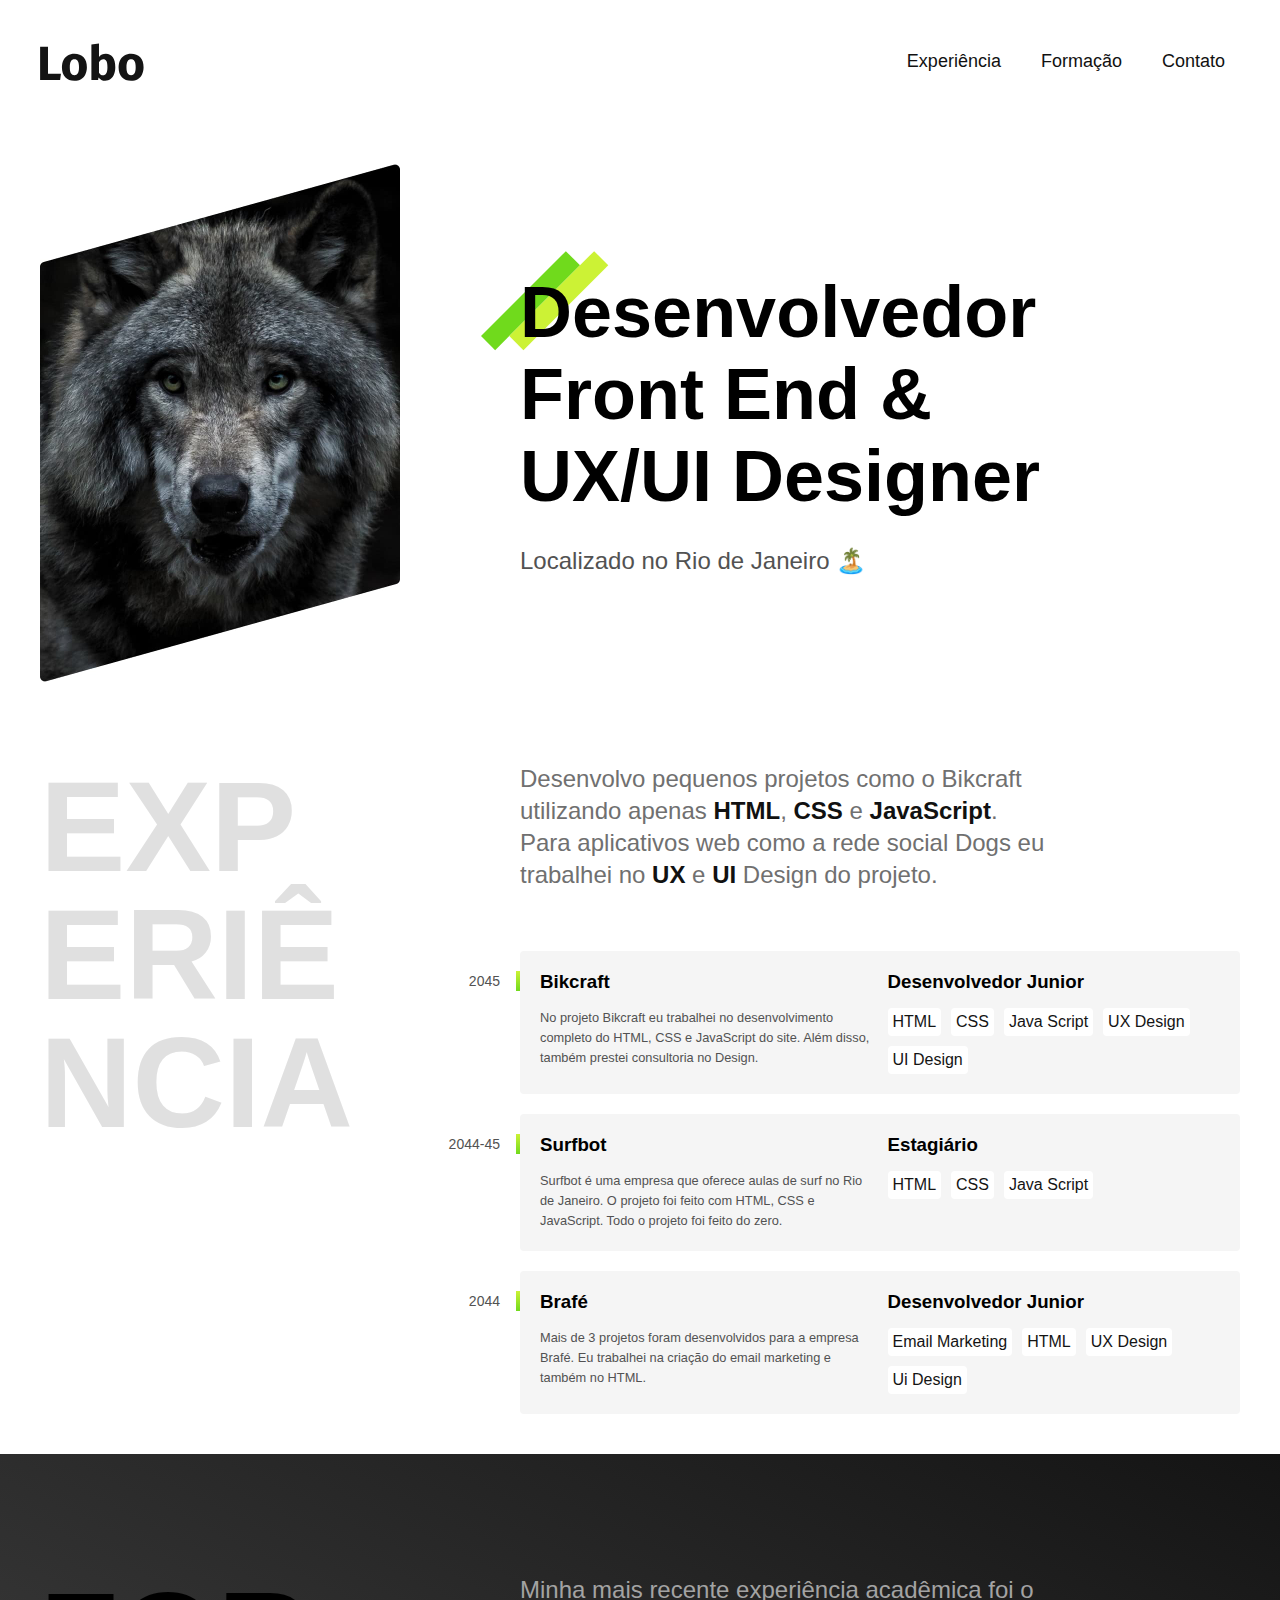
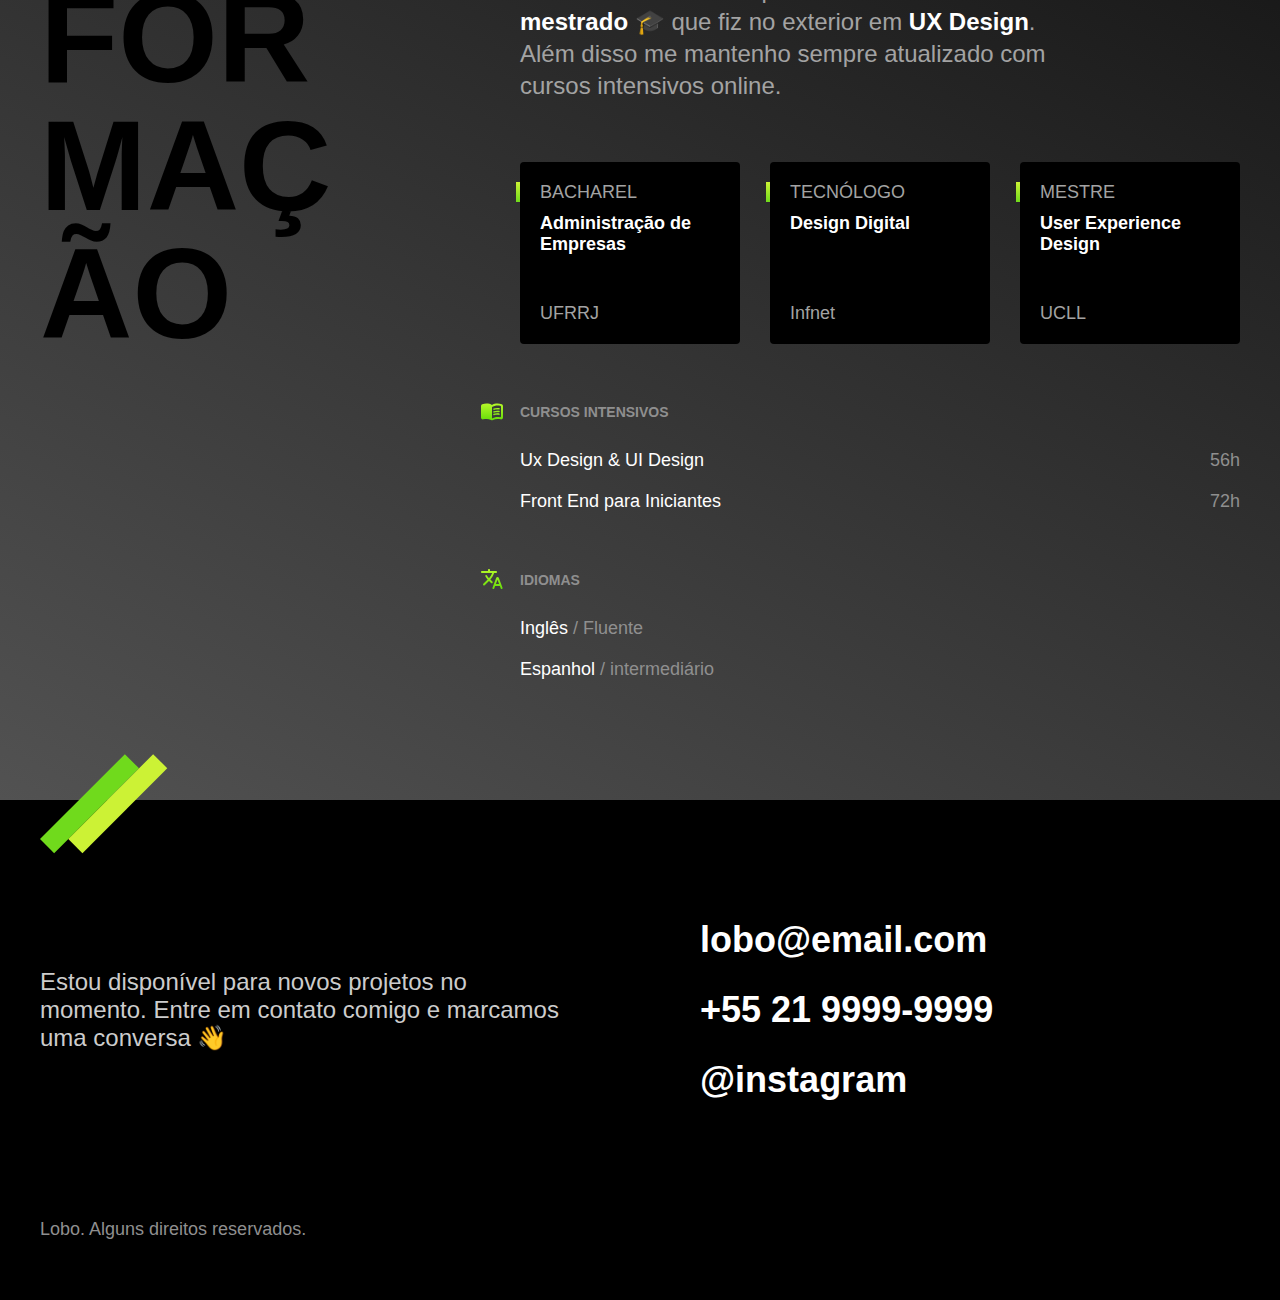
==== index.html @ 2eef8e8c "Atualização do nome do arquivo" ====
<!DOCTYPE html>
<html lang="pt-br">

<head>
  <meta charset="UTF-8">
  <meta name="viewport" content="width=device-width, initial-scale=1.0">
  <link rel="shortcut icon" href="/img/detalhe.svg" type="image/.svg">
  <link rel="stylesheet" href="/css/style.min.css">
  <meta name="description" content="Desenvolvedor Front End & UX/UI Designer. Localizado no Rio de Janeiro.">
  <title>Projeto Lobo</title>
</head>

<body>
  <header class="menu">
    <img src="/img/marca.svg" alt="Lobo" width="104" height="38">
    <nav aria-label="Primaria">
      <ul class="menu-item">
        <li><a href="#experiencia">Experiência</a></li>
        <li><a href="#formacao">Formação</a></li>
        <li><a href="#contato">Contato</a></li>
      </ul>
    </nav>
  </header>
  <main class="introducao">
    <div class="introducao-container">
      <img src="/img/perfil.jpg" alt="Lobo Cinza" width="360" height="520">
      <div class="introducao-desc">
        <h1>Desenvolvedor<br> Front End &<br> UX/UI Designer</h1>
        <p>Localizado no Rio de Janeiro 🏝️</p>
      </div>
    </div>
  </main>
  <!--ID é usado aqui para que quando clicar em "experiencia" no header, ele caia direto nessa parte-->
  <section id="experiencia" class="experiencia" aria-label="Experiência">
    <h2 class="subtitulo">Experiência</h2>
    <div>
      <p class="experiencia-apresentacao">Desenvolvo pequenos projetos como o Bikcraft utilizando apenas <strong>HTML</strong>, <strong>CSS</strong> e <strong>JavaScript</strong>. Para aplicativos web como a rede social Dogs eu trabalhei no <strong>UX</strong> e <strong>UI</strong> Design do projeto.</p>
      <!--OBSERVAÇÃO-->
      <div class="projeto">
        <!--OBSERVAÇÃO-->
        <div class="projeto-lista">
          <div class="projeto-item">
            <span class="projeto-ano">2045</span>
            <h3>Bikcraft</h3>
            <h3>Desenvolvedor Junior</h3>
            <p>No projeto Bikcraft eu trabalhei no desenvolvimento completo do HTML, CSS e JavaScript do site. Além disso, também prestei consultoria no Design.</p>
            <ul class="projeto-experiencia">
              <li>HTML</li>
              <li>CSS</li>
              <li>Java Script</li>
              <li>UX Design</li>
              <li>UI Design</li>
            </ul>
          </div>
        </div>
        <div class="projeto-lista">
          <div class="projeto-item">
            <span class="projeto-ano">2044-45</span>
            <h3>Surfbot</h3>
            <h3>Estagiário</h3>
            <p>Surfbot é uma empresa que oferece aulas de surf no Rio de Janeiro. O projeto foi feito com HTML, CSS e JavaScript. Todo o projeto foi feito do zero.</p>
            <ul class="projeto-experiencia">
              <li>HTML</li>
              <li>CSS</li>
              <li>Java Script</li>
            </ul>
          </div>
        </div>
        <div class="projeto-lista">
          <div class="projeto-item">
            <span class="projeto-ano">2044</span>
            <h3>Brafé</h3>
            <h3>Desenvolvedor Junior</h3>
            <p>Mais de 3 projetos foram desenvolvidos para a empresa Brafé. Eu trabalhei na criação do email marketing e também no HTML.</p>
            <ul class="projeto-experiencia">
              <li>Email Marketing</li>
              <li>HTML</li>
              <li>UX Design</li>
              <li>Ui Design</li>
            </ul>
          </div>
        </div>
      </div>
    </div>
    </div>
  </section>
  <section class="formacao" id="formacao" aria-labelledby="Formação">
    <div class="formacao-container">
      <h2 class="subtitulo">Formação</h2>
      <div>
        <p class="formacao-apresentacao">Minha mais recente experiência acadêmica foi o <strong>mestrado</strong> 🎓 que fiz no exterior em <strong>UX Design</strong>. Além disso me mantenho sempre atualizado com cursos intensivos online.
        <ul class="formacao-lista">
          <li class="formacao-item">
            <span class="formacao-nivel">Bacharel</span>
            <h3>Administração de Empresas</h3>
            <span class="formacao-faculdade">UFRRJ</span>
          </li>
          <li class="formacao-item">
            <span class="formacao-nivel">Tecnólogo</span>
            <h3>Design Digital</h3>
            <span class="formacao-faculdade">Infnet</span>
          </li>
          <li class="formacao-item">
            <span class="formacao-nivel">Mestre</span>
            <h3>User Experience Design</h3>
            <span class="formacao-faculdade">UCLL</span>
          </li>
        </ul>
        <div class="cursos">
          <span class="curso-form">Cursos Intensivos</span>
          <div class="curso-hora">
            <h3>Ux Design & UI Design</h3>
            <span>56h</span>
          </div>
          <div class="curso-hora">
            <h3>Front End para Iniciantes</h3>
            <span>72h</span>
          </div>
        </div>
        <div class="idiomas">
          <span class="idioma-form">Idiomas</span>
          <div class="idioma-hora">
            <h3>Inglês <span>/ Fluente</span></h3>
          </div>
          <div class="idioma-hora">
            <h3>Espanhol <span>/ intermediário</span></h3>
          </div>
        </div>
      </div>
    </div>
  </section>
  <footer class="rodape" id="contato">
    <div class="rodape-container">
      <p class="rodape-consideracoes">Estou disponível para novos projetos no momento. Entre em contato comigo e marcamos uma conversa 👋</p>
      <ul class="rodape-contato">
        <li>lobo@email.com</li>
        <li>+55 21 9999-9999</li>
        <li><a href="/">@instagram</a></li>
      </ul>
      <p class="direitos">Lobo. Alguns direitos reservados.</p>
  </footer>
  </div>
</body>

</html>
---- css/style.min.css ----
.menu{display:flex;padding:40px 20px;justify-content:space-between;align-items:center;max-width:1200px;margin:0 auto}.menu-item{display:flex;flex-wrap:wrap;gap:10px;align-items:center;justify-content:center}.menu-item a{font-size:1.125rem;color:#111;line-height:1.3;padding:10px 15px;display:block}@media (max-width:800px){.menu{flex-direction:column;gap:40px;padding:20px}.menu-item a{background:linear-gradient(#ccf235,#70da1c);border-radius:4px}}body{margin:0;font-family:"Fira Sans",sans-serif}ul{list-style:none;margin:0;padding:0}a{text-decoration:none;margin:0}h1,h2,h3,h4,p,span{margin:0;padding:0}img{max-width:100%;height:auto;display:block}.subtitulo{font-size:8rem;text-transform:uppercase;word-break:break-all;max-width:4.5ch;line-height:1}@media(max-width:800px){.subtitulo{font-size:3rem;text-transform:capitalize;max-width:initial}}.introducao-container{display:grid;grid-template-columns:1fr 2fr;gap:120px;padding:40px 20px;max-width:1200px;margin:0 auto;align-items:center}.introducao-desc h1{position:relative;font-size:4.5rem;font-size:1.2;margin-bottom:30px}.introducao-desc h1::before{display:block;content:"";position:absolute;top:-20px;left:-40px;width:130px;height:100px;background:url("/img/detalhe.svg") no-repeat center;z-index:-1}.introducao-desc p{color:#525252;font-size:1.5rem}@media (max-width:1000px){.introducao-desc h1{font-size:3rem}}@media (max-width:800px){.introducao-container{grid-template-columns:1fr 1fr;gap:40px}.introducao-desc h1{font-size:2rem;margin-bottom:20px}.introducao-desc h1::before{top:-20px;left:0;width:40px;height:10px}}@media (max-width:400px){.introducao-container{grid-template-columns:1fr}.introducao-container img{display:none}}.experiencia{display:grid;grid-template-columns:1fr 2fr;gap:120px;padding:40px 20px;max-width:1200px;margin:0 auto}.experiencia .subtitulo{color:#e0e0e0}.experiencia-apresentacao{font-size:1.5rem;color:#707070;max-width:40ch;margin-bottom:60px;line-height:32px}.experiencia-apresentacao strong{color:#111}.projeto-lista{position:relative;display:block;background:#f5f5f5;border-radius:4px;padding:20px 20px}.projeto-lista::before{position:absolute;content:"";background:linear-gradient(#ccf235,#70da1c);position:absolute;width:4px;height:20px;left:-4px;top:20px;background-repeat:no-repeat;z-index:1}.projeto-lista:not(:last-child){margin-bottom:20px}.projeto-ano{position:absolute;font-size:.875rem;color:#525252;left:-100px;text-align:right;top:22px;width:80px}.projeto-item{display:grid;grid-template-columns:1fr 1fr;gap:15px}.projeto-item p{color:#525252;font-size:.8rem;line-height:20px}.projeto-experiencia{display:flex;flex-wrap:wrap;gap:10px}.projeto-experiencia li{display:inline;color:#141414;background:#fff;padding:5px;border-radius:4px;align-self:start}@media (max-width:800px){.experiencia{grid-template-columns:1fr;gap:40px}.experiencia .subtitulo{color:#141414}.experiencia .experiencia-apresentacao{font-size:1.25rem}.projeto-ano{position:initial;order:1;text-align:left;width:100px}.projeto-ano::before{content:"Ano: "}}@media (max-width:400px){.projeto-lista{grid-template-columns:1fr}}.formacao{background:linear-gradient(26.5deg,#525252,#141414)}.formacao-container{display:grid;grid-template-columns:1fr 2fr;gap:0 120px;padding:120px 20px;max-width:1200px;margin:0 auto}.formacao-container .subtitulo{color:#000}.formacao-apresentacao{display:block;font-size:1.5rem;color:#a3a3a3;max-width:40ch;margin-bottom:60px;line-height:32px}.formacao-apresentacao strong{color:#fff}.formacao-lista{display:flex;flex-wrap:wrap;gap:30px;margin-bottom:60px}.formacao-item{background:#000;padding:20px;border-radius:4px;flex:1;position:relative}.formacao-item::before{content:"";background:linear-gradient(#ccf235,#70da1c);position:absolute;width:4px;height:20px;left:-4px;background-repeat:no-repeat;z-index:1}.formacao-nivel{display:block;color:#a3a3a3;font-size:1.125rem;font-weight:400;text-transform:uppercase;margin-bottom:10px}.formacao-item h3{color:#fff;font-size:1.125rem;font-weight:700;min-height:50px;margin-bottom:40px}.formacao-faculdade{display:block;color:#a3a3a3;font-size:1.125rem;font-weight:400}.cursos{display:block;position:relative}.cursos::before{display:block;content:"";background-image:url(/img/cursos.svg);position:absolute;width:24px;height:24px;top:-5px;left:-40px;background-repeat:no-repeat;z-index:1}.curso-form{display:grid;font-size:.875rem;color:#8f8f8f;font-weight:700;text-transform:uppercase;padding-bottom:10px}.curso-hora{display:grid;grid-template-columns:1fr 1fr;margin-top:20px}.curso-hora h3{color:#fff;font-weight:400;font-size:1.125rem}.curso-hora span{color:#8f8f8f;font-size:1.125rem;text-align:right}.idiomas{margin-top:60px;position:relative}.idiomas::before{content:"";background-image:url(/img/idiomas.svg);position:absolute;width:24px;height:24px;top:-5px;left:-40px;background-repeat:no-repeat;z-index:1}.idioma-form{display:grid;font-size:.875rem;color:#8f8f8f;font-weight:700;text-transform:uppercase;padding-bottom:10px}.idioma-hora{display:grid;grid-template-columns:1fr 1fr;margin-top:20px}.idioma-hora h3{color:#fff;font-weight:400;font-size:1.125rem}.idioma-hora span{color:#8f8f8f;font-size:1.125rem;text-align:right}@media(max-width:800px){.formacao-container{grid-template-columns:1fr;padding:60px 20px;gap:40px}.formacao .subtitulo{color:#fff}.formacao-apresentacao{font-size:1.25rem}.idiomas::before{top:-30px;left:0}.cursos::before{top:-30px;left:0}}.rodape{background:#000}.rodape-container{position:relative;display:grid;grid-template-columns:1fr 1fr;max-width:1200px;margin:0 auto;gap:120px;padding:120px 20px 60px 20px;align-items:center}.rodape-container::before{content:"";position:absolute;width:150px;height:150px;top:-60px;left:20px;background-image:url(/img/detalhe.svg);background-repeat:no-repeat;z-index:1}.rodape-consideracoes{font-size:1.5rem;color:#ccc}.rodape-contato{display:grid;gap:30px;font-weight:700;font-size:2.25rem;line-height:1.1;color:#fff}.rodape-contato li a{color:#fff}.direitos{color:#8f8f8f;font-size:1.125rem;grid-column:1/-1}@media(max-width:800px){.rodape-container{grid-template-columns:1fr;gap:40px}.rodape-contato li{font-size:1.5rem}}
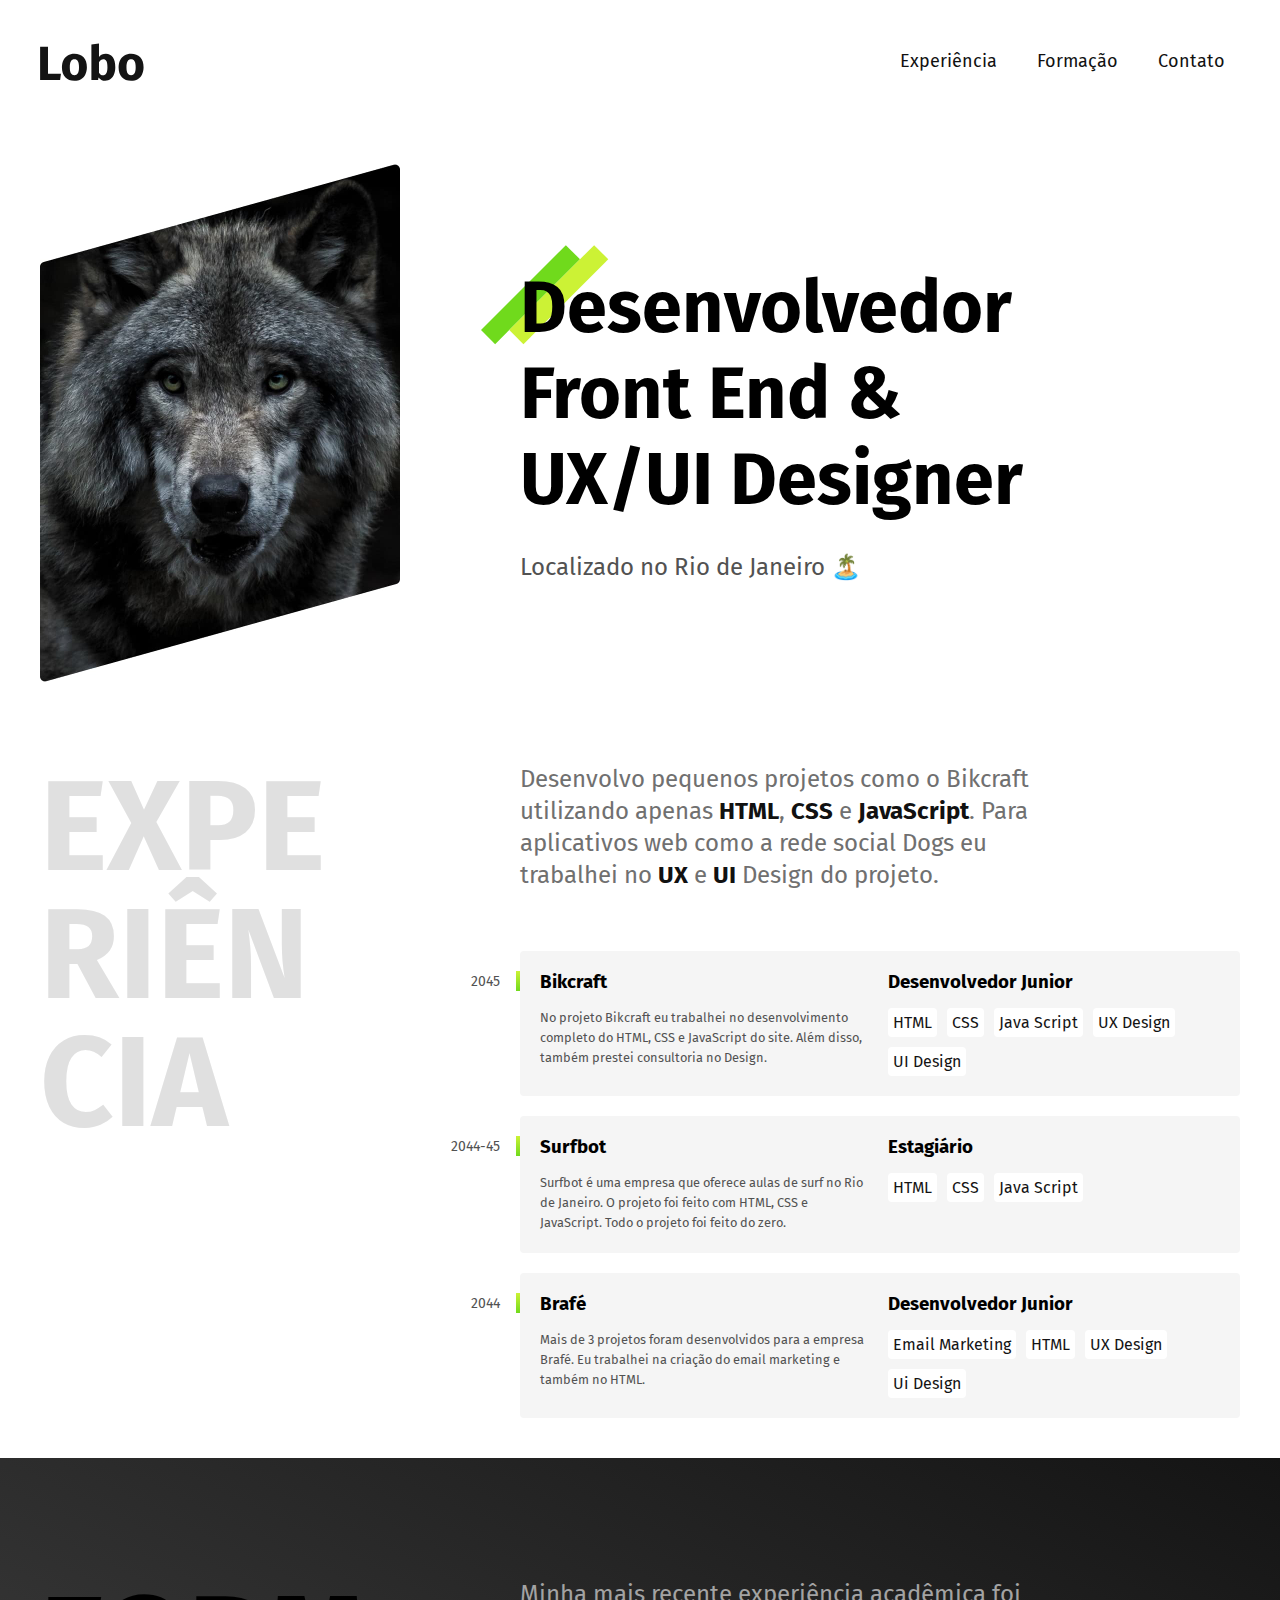
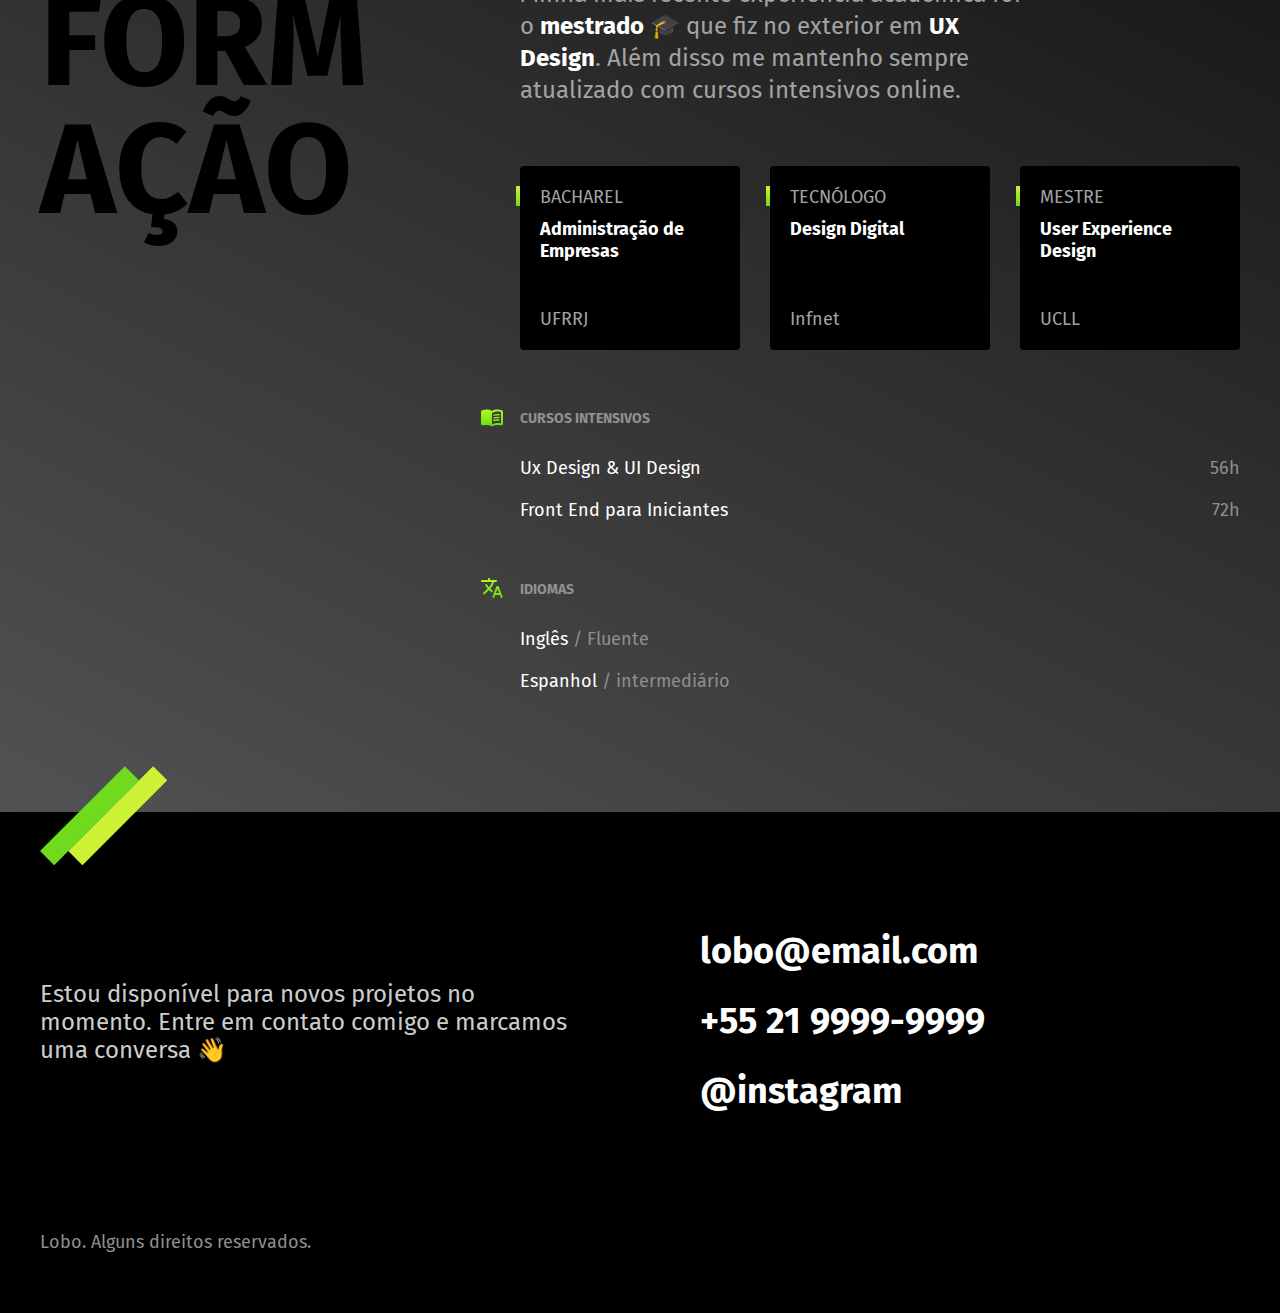
==== commit 2209122f: "Google Fonts" ====
--- a/index.html
+++ b/index.html
@@ -4,7 +4,10 @@
 <head>
   <meta charset="UTF-8">
   <meta name="viewport" content="width=device-width, initial-scale=1.0">
-  <link rel="shortcut icon" href="/img/detalhe.svg" type="image/.svg">
+  <link rel="icon" href="/img/detalhe.svg" type="image/.svg">
+  <link rel="preconnect" href="https://fonts.googleapis.com">
+  <link rel="preconnect" href="https://fonts.gstatic.com" crossorigin>
+  <link href="https://fonts.googleapis.com/css2?family=Fira+Sans:wght@400;700&display=swap" rel="stylesheet">
   <link rel="stylesheet" href="/css/style.min.css">
   <meta name="description" content="Desenvolvedor Front End & UX/UI Designer. Localizado no Rio de Janeiro.">
   <title>Projeto Lobo</title>
